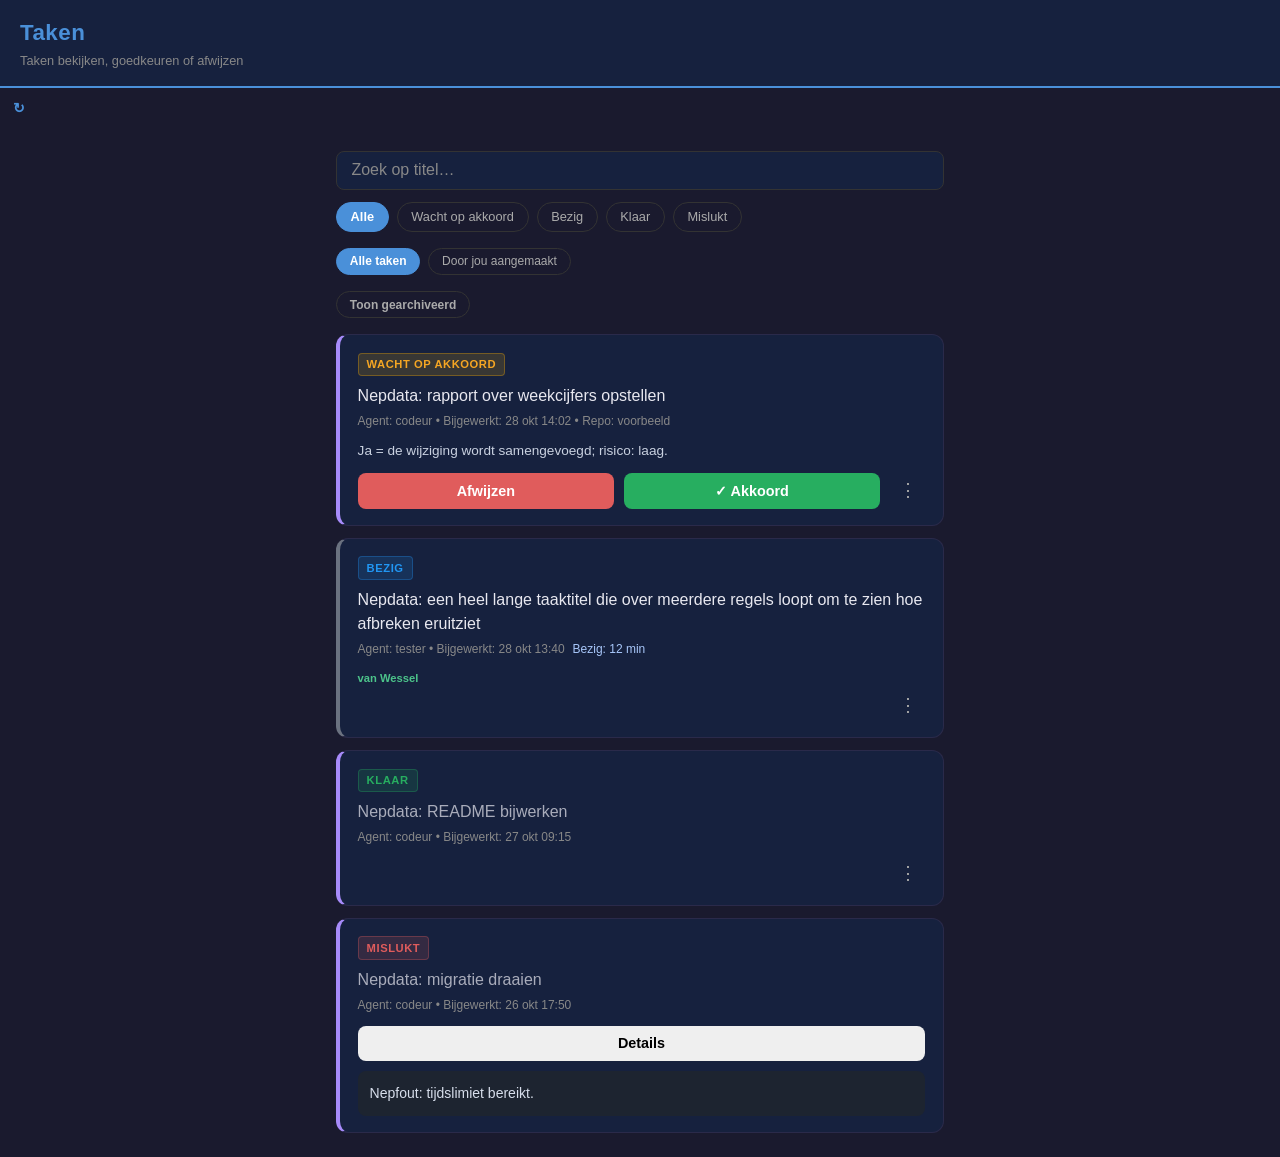
==== voorbeeld.html @ c074c6e3 "Add voorbeeld.html preview with fake data; update AGENTS.md Co-Authored-By: Claude Sonnet 5.5 <norep" ====
<!DOCTYPE html>
<html lang="nl">
<head>
  <meta charset="UTF-8" />
  <meta name="viewport" content="width=device-width, initial-scale=1.0, viewport-fit=cover" />
  <meta name="theme-color" content="#a78bfa" />
  <title>Voorbeeld (nepdata)</title>
  <link rel="stylesheet" href="style.css" />
</head>
<body>
  <!-- Static preview with fake data; remove before merge. -->
  <header class="app-header">
    <div class="header-content"><div><h1>Taken</h1><p>Taken bekijken, goedkeuren of afwijzen</p></div></div>
  </header>
  <button class="btn btn-vernieuwen" type="button" aria-label="Vernieuwen">↻</button>
  <main>
    <input class="zoekveld" type="search" placeholder="Zoek op titel…" aria-label="Zoek" />
    <nav class="filter-tabs" aria-label="Filter op status">
      <button class="filter-btn active" type="button">Alle</button>
      <button class="filter-btn" type="button">Wacht op akkoord</button>
      <button class="filter-btn" type="button">Bezig</button>
      <button class="filter-btn" type="button">Klaar</button>
      <button class="filter-btn" type="button">Mislukt</button>
    </nav>
    <nav class="eigenaar-filter" aria-label="Filter op eigenaar">
      <button class="eigenaar-filter-btn active" type="button">Alle taken</button>
      <button class="eigenaar-filter-btn" type="button">Door jou aangemaakt</button>
    </nav>
    <button class="btn btn-toon-gearchiveerd" type="button" aria-pressed="false">Toon gearchiveerd</button>
    <ul id="taak-lijst">
      <li class="taak-kaart" data-status="wacht_op_akkoord" style="--eigenaar-kleur:#a78bfa">
        <span class="status-badge wacht_op_akkoord">Wacht op akkoord</span>
        <p class="taak-titel">Nepdata: rapport over weekcijfers opstellen</p>
        <div class="taak-meta">Agent: codeur • Bijgewerkt: 28 okt 14:02 • Repo: voorbeeld</div>
        <div class="taak-acties">
          <div class="akkoord-zin">Ja = de wijziging wordt samengevoegd; risico: laag.</div>
          <button class="btn btn-afwijs" type="button">Afwijzen</button>
          <button class="btn btn-akkoord" type="button">✓ Akkoord</button>
          <div class="taak-menu"><button class="icoon-knop taak-menu-btn" type="button" aria-label="Meer opties">⋮</button></div>
        </div>
      </li>
      <li class="taak-kaart" data-status="bezig" style="--eigenaar-kleur:#6b7280">
        <span class="status-badge bezig">Bezig</span>
        <p class="taak-titel">Nepdata: een heel lange taaktitel die over meerdere regels loopt om te zien hoe afbreken eruitziet</p>
        <div class="taak-meta">Agent: tester • Bijgewerkt: 28 okt 13:40<span class="taak-looptijd">Bezig: 12 min</span></div>
        <span class="eigenaar-label" style="color:#4cc38a">van Wessel</span>
        <div class="taak-acties"><div class="taak-menu"><button class="icoon-knop taak-menu-btn" type="button" aria-label="Meer opties">⋮</button></div></div>
      </li>
      <li class="taak-kaart" data-status="klaar" style="--eigenaar-kleur:#a78bfa">
        <span class="status-badge klaar">Klaar</span>
        <p class="taak-titel">Nepdata: README bijwerken</p>
        <div class="taak-meta">Agent: codeur • Bijgewerkt: 27 okt 09:15</div>
        <div class="taak-acties"><div class="taak-menu"><button class="icoon-knop taak-menu-btn" type="button" aria-label="Meer opties">⋮</button></div></div>
      </li>
      <li class="taak-kaart" data-status="mislukt" style="--eigenaar-kleur:#a78bfa">
        <span class="status-badge mislukt">Mislukt</span>
        <p class="taak-titel">Nepdata: migratie draaien</p>
        <div class="taak-meta">Agent: codeur • Bijgewerkt: 26 okt 17:50</div>
        <div class="taak-acties">
          <button class="btn btn-details" type="button">Details</button>
          <div class="taak-details">Nepfout: tijdslimiet bereikt.</div>
        </div>
      </li>
    </ul>
  </main>
</body>
</html>
---- style.css ----
/* === Reset & base === */
*, *::before, *::after {
  box-sizing: border-box;
  margin: 0;
  padding: 0;
}

html {
  font-size: 16px;
  -webkit-text-size-adjust: 100%;
}

body {
  font-family: -apple-system, BlinkMacSystemFont, 'Segoe UI', Roboto, sans-serif;
  background-color: #1a1a2e;
  color: #e8e8f0;
  min-height: 100vh;
  line-height: 1.5;
}

/* === App shell === */
.app-header {
  background-color: #16213e;
  border-bottom: 2px solid #4a90d9;
  padding: 1rem 1.25rem;
  position: sticky;
  top: 0;
  z-index: 100;
}

.header-content {
  display: flex;
  justify-content: space-between;
  align-items: center;
}

.btn-vernieuwen {
  background-color: transparent;
  color: #4a90d9;
  border: 1px solid #4a90d9;
  font-size: 1.2rem;
  padding: 0.3rem;
  width: 2.4rem;
  height: 2.4rem;
  border-radius: 50%;
  flex: 0 0 auto;
  display: flex;
  align-items: center;
  justify-content: center;
}

.btn-vernieuwen:hover {
  background-color: rgba(74, 144, 217, 0.1);
}

.app-header h1 {
  font-size: 1.25rem;
  font-weight: 700;
  color: #4a90d9;
  letter-spacing: 0.02em;
}

.app-header p {
  font-size: 0.8rem;
  color: #888;
  margin-top: 0.1rem;
}

main {
  padding: 1rem;
  max-width: 640px;
  margin: 0 auto;
}

/* === Search field === */
.zoekveld {
  display: block;
  width: 100%;
  margin-bottom: 0.75rem;
  padding: 0.6rem 0.9rem;
  border: 1.5px solid #333;
  border-radius: 0.5rem;
  background-color: #16213e;
  color: #e8e8f0;
  font-size: 1rem; /* 16px avoids iOS zoom on focus */
  font-family: inherit;
}

.zoekveld::placeholder {
  color: #888;
}

.zoekveld:focus {
  border-color: #4a90d9;
  outline: none;
}

/* === Status filter tabs === */
.filter-tabs {
  display: flex;
  gap: 0.5rem;
  flex-wrap: wrap; /* wrap on narrow screens so every option stays visible */
  margin-bottom: 1rem;
}

.filter-btn {
  flex-shrink: 0;
  padding: 0.4rem 0.85rem;
  border: 1.5px solid #333;
  border-radius: 1.5rem;
  background: transparent;
  color: #aaa;
  font-size: 0.8rem;
  cursor: pointer;
  transition: all 0.15s ease;
  white-space: nowrap;
}

.filter-btn:hover,
.filter-btn:focus {
  border-color: #4a90d9;
  color: #e8e8f0;
  outline: none;
}

.filter-btn.active {
  background-color: #4a90d9;
  border-color: #4a90d9;
  color: #fff;
  font-weight: 600;
}


/* === Owner filter === */
.eigenaar-filter {
  display: flex;
  gap: 0.5rem;
  flex-wrap: wrap;
  margin-bottom: 1rem;
}

.eigenaar-filter-btn {
  flex-shrink: 0;
  padding: 0.35rem 0.8rem;
  border: 1.5px solid #333;
  border-radius: 1.5rem;
  background: transparent;
  color: #aaa;
  font-size: 0.75rem;
  cursor: pointer;
  transition: all 0.15s ease;
  white-space: nowrap;
}

.eigenaar-filter-btn:hover,
.eigenaar-filter-btn:focus {
  border-color: #4a90d9;
  color: #e8e8f0;
  outline: none;
}

.eigenaar-filter-btn.active {
  background-color: #4a90d9;
  border-color: #4a90d9;
  color: #fff;
  font-weight: 600;
}

/* === Owner label on task cards === */
.eigenaar-label {
  display: block;
  font-size: 0.7rem;
  font-weight: 600;
  margin-bottom: 0.25rem;
}
.wacht-akkoord-teller {
  background-color: rgba(255, 180, 0, 0.15);
  border: 1px solid rgba(255, 180, 0, 0.3);
  color: #f5a623;
  padding: 0.6rem 1rem;
  border-radius: 0.5rem;
  margin-bottom: 1rem;
  font-size: 0.9rem;
  font-weight: 500;
  text-align: center;
}

/* === Task list === */
#taak-lijst {
  list-style: none;
  display: flex;
  flex-direction: column;
  gap: 0.75rem;
}

/* Loading / empty state */
.status-msg {
  text-align: center;
  padding: 2rem 1rem;
  color: #666;
  font-size: 0.9rem;
}

.status-msg.error {
  color: #e05c5c;
}

/* === Task card === */
.taak-kaart {
  background-color: #16213e;
  border-radius: 0.75rem;
  padding: 1rem 1.1rem;
  border: 1px solid #2a2a4a;
  border-left: 4px solid var(--eigenaar-kleur, transparent);
  transition: border-color 0.2s ease;
}

.taak-kaart:focus-within {
  border-color: #4a90d9;
}

/* Status badge */
.status-badge {
  display: inline-block;
  font-size: 0.7rem;
  font-weight: 700;
  text-transform: uppercase;
  letter-spacing: 0.05em;
  padding: 0.15rem 0.5rem;
  border-radius: 0.25rem;
  margin-bottom: 0.5rem;
}

.status-badge.nieuw {
  background-color: rgba(158, 158, 158, 0.15);
  color: #9e9e9e;
  border: 1px solid rgba(158, 158, 158, 0.3);
}

.status-badge.gepland {
  background-color: rgba(3, 169, 244, 0.15);
  color: #03a9f4;
  border: 1px solid rgba(3, 169, 244, 0.3);
}

.status-badge.bezig {
  background-color: rgba(33, 150, 243, 0.15);
  color: #2196f3;
  border: 1px solid rgba(33, 150, 243, 0.3);
}

.status-badge.wacht_op_akkoord {
  background-color: rgba(255, 180, 0, 0.15);
  color: #f5a623;
  border: 1px solid rgba(255, 180, 0, 0.3);
}

.status-badge.klaar {
  background-color: rgba(39, 174, 96, 0.15);
  color: #27ae60;
  border: 1px solid rgba(39, 174, 96, 0.3);
}

.status-badge.mislukt,
.status-badge.geannuleerd {
  background-color: rgba(224, 92, 92, 0.15);
  color: #e05c5c;
  border: 1px solid rgba(224, 92, 92, 0.3);
}

/* Task title */
.taak-titel {
  font-size: 0.95rem;
  font-weight: 500;
  color: #e8e8f0;
  margin-bottom: 0.25rem;
}

.taak-kaart[data-status="klaar"] .taak-titel,
.taak-kaart[data-status="mislukt"] .taak-titel,
.taak-kaart[data-status="geannuleerd"] .taak-titel {
  opacity: 0.7;
}

.taak-meta {
  font-size: 0.75rem;
  color: #888;
  margin-bottom: 0.75rem;
}

.taak-submeta {
  display: block;
  margin: 0 0 0.45rem;
  color: #aab4c5;
  font-size: 0.75rem;
  overflow-wrap: anywhere;
}

.taak-looptijd {
  display: inline-block;
  margin-left: 0.5rem;
  color: #a8c7fa;
}

/* Action buttons */
.taak-acties {
  justify-content: flex-end;
  display: flex;
  gap: 0.6rem;
  flex-wrap: wrap;
  align-items: center;
}

.btn {
  flex: 1;
  padding: 0.55rem 0.5rem;
  border: none;
  border-radius: 0.5rem;
  font-size: 0.875rem;
  font-weight: 600;
  cursor: pointer;
  transition: opacity 0.15s ease, transform 0.1s ease;
  display: flex;
  align-items: center;
  justify-content: center;
  gap: 0.3rem;
}

.btn:active:not(:disabled) {
  transform: scale(0.97);
}

.btn:focus {
  outline: 2px solid #4a90d9;
  outline-offset: 2px;
}

.btn:disabled {
  opacity: 0.5;
  cursor: not-allowed;
  transform: none;
}

.btn-akkoord {
  background-color: #27ae60;
  color: #fff;
}

.btn-akkoord:hover:not(:disabled) {
  opacity: 0.88;
}

.btn-afwijs {
  background-color: #e05c5c;
  color: #fff;
}

.btn-afwijs:hover:not(:disabled) {
  opacity: 0.88;
}

.akkoord-zin {
  flex: 1 1 100%;
  font-size: 0.85rem;
  color: #c9d1e0;
  line-height: 1.35;
  margin-bottom: 0.2rem;
}

.taak-details {
  flex: 1 1 100%;
  max-height: 50vh;
  overflow: auto;
  white-space: pre-wrap;
  overflow-wrap: anywhere;
  padding: 0.75rem;
  border-radius: 0.5rem;
  background: #1d2430;
  color: #d7deeb;
  font-size: 0.875rem;
}

@media (max-width: 479px) {
  .taak-details {
    max-width: 100%;
    box-sizing: border-box;
  }
}

.taak-details[hidden] {
  display: none;
}

/* === Responsive: larger screens === */
@media (min-width: 480px) {
  .app-header h1 {
    font-size: 1.4rem;
  }

  .taak-titel {
    font-size: 1rem;
  }

  .btn {
    font-size: 0.9rem;
    padding: 0.6rem 0.75rem;
  }
}

@media (min-width: 640px) {
  main {
    padding: 1.5rem 1rem;
  }
}

/* === Generic icon button (reusable) === */
.icoon-knop {
  flex: none;
  display: inline-flex;
  align-items: center;
  justify-content: center;
  padding: 0.5rem;
  border: none;
  border-radius: 0.5rem;
  background: transparent;
  color: #aaa;
  cursor: pointer;
  transition: background-color 0.15s ease, color 0.15s ease;
  font-size: 1rem;
}

.icoon-knop:hover {
  background-color: rgba(74, 144, 217, 0.12);
  color: #4a90d9;
}

.icoon-knop:focus {
  outline: 2px solid #4a90d9;
  outline-offset: 2px;
}

/* === Task three-dot menu (dropdown) === */
.taak-menu {
  position: relative;
  display: inline-flex;
  flex-direction: column;
  align-items: flex-end;
}

.taak-menu-btn {
  font-size: 1.1rem;
  padding: 0.4rem 0.55rem;
  line-height: 1;
}

.taak-dropdown {
  position: fixed;
  background-color: #16213e;
  border: 1px solid #2a2a4a;
  border-radius: 0.5rem;
  min-width: 130px;
  list-style: none;
  padding: 0.3rem 0;
  z-index: 20;
  box-shadow: 0 4px 12px rgba(0, 0, 0, 0.3);
  display: none;
}





/* === Embedded in iframe (hub shell) === */
html.ingebed .app-header {
  display: none;
}

html.ingebed .btn-vernieuwen {
  position: fixed;
  top: 0.75rem;
  right: 1rem;
  z-index: 200;
}

html.ingebed main {
  padding-top: 3rem;
}

.btn-toon-gearchiveerd {
  margin-bottom: 1rem;
  padding: 0.35rem 0.8rem;
  border: 1.5px solid #333;
  border-radius: 1.5rem;
  background: transparent;
  color: #aaa;
  font-size: 0.75rem;
  cursor: pointer;
}

.btn-toon-gearchiveerd[aria-pressed="true"] {
  border-color: #4a90d9;
  color: #e8e8f0;
}

.taak-menu-btn:focus-visible,
.taak-dropdown button:focus-visible {
  outline: 2px solid #8ab4f8;
  outline-offset: 2px;
  box-shadow: 0 0 0 3px rgba(138, 180, 248, 0.22);
}

.taak-dropdown button {
  display: block;
  width: 100%;
  padding: 0.45rem 0.85rem;
  border: 0;
  background: transparent;
  color: #e8e8f0;
  text-align: left;
  font: inherit;
  cursor: pointer;
}

.taak-dropdown button:hover:not([aria-disabled="true"]) {
  background-color: rgba(74, 144, 217, 0.12);
  color: #4a90d9;
}

.taak-dropdown button[aria-disabled="true"] {
  color: #888;
  cursor: default;
}
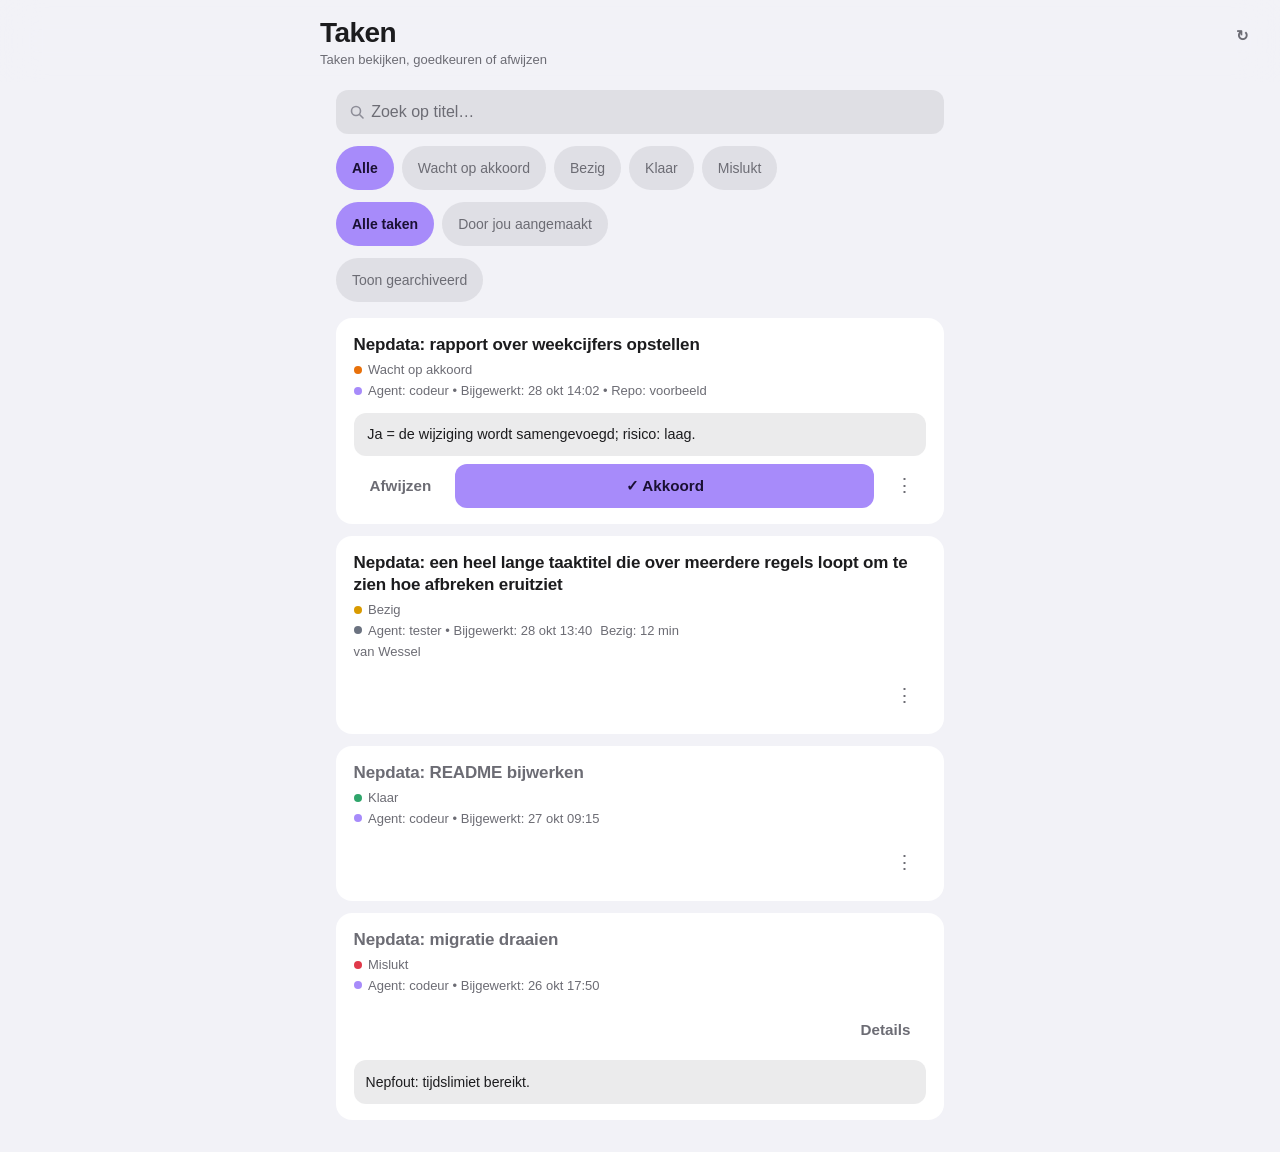
==== commit bcc683bc: "Show owner label in gray, revert AGENTS.md (out of scope) Co-Authored-By: Claude Sonnet 5.5 <noreply" ====
--- a/voorbeeld.html
+++ b/voorbeeld.html
@@ -43,7 +43,7 @@
         <span class="status-badge bezig">Bezig</span>
         <p class="taak-titel">Nepdata: een heel lange taaktitel die over meerdere regels loopt om te zien hoe afbreken eruitziet</p>
         <div class="taak-meta">Agent: tester • Bijgewerkt: 28 okt 13:40<span class="taak-looptijd">Bezig: 12 min</span></div>
-        <span class="eigenaar-label" style="color:#4cc38a">van Wessel</span>
+        <span class="eigenaar-label">van Wessel</span>
         <div class="taak-acties"><div class="taak-menu"><button class="icoon-knop taak-menu-btn" type="button" aria-label="Meer opties">⋮</button></div></div>
       </li>
       <li class="taak-kaart" data-status="klaar" style="--eigenaar-kleur:#a78bfa">
--- a/style.css
+++ b/style.css
@@ -1,3 +1,57 @@
+/* === Theme tokens === */
+:root {
+  color-scheme: dark light;
+  --accent: #a78bfa;
+  --accent-light: #c4b5fd;
+  --accent-dark: #7c5cd6;
+  --accent-text: #c4b5fd;       /* accent for text/links on the background */
+  --on-accent: #1a1033;         /* text on a filled accent surface */
+  --bg: #0b0b10;
+  --card: #16161d;
+  --fill: rgba(255, 255, 255, 0.08);   /* search field, inactive chips */
+  --fill-hover: rgba(255, 255, 255, 0.13);
+  --text: #f2f2f7;
+  --text-2: #9a9aa5;
+  --text-3: #6c6c76;
+  --sep: rgba(255, 255, 255, 0.08);
+  --blur-bg: rgba(11, 11, 16, 0.78);
+  --shadow: 0 8px 28px rgba(0, 0, 0, 0.5);
+  --focus: 0 0 0 3px rgba(167, 139, 250, 0.45);
+  --dot-nieuw: #8e8e98;
+  --dot-gepland: #a5a5b0;
+  --dot-bezig: #e3b341;
+  --dot-wacht: #f0883e;
+  --dot-klaar: #4cc38a;
+  --dot-mislukt: #f0616d;
+  --safe-t: env(safe-area-inset-top, 0px);
+  --safe-r: env(safe-area-inset-right, 0px);
+  --safe-b: env(safe-area-inset-bottom, 0px);
+  --safe-l: env(safe-area-inset-left, 0px);
+}
+
+@media (prefers-color-scheme: light) {
+  :root {
+    --accent-text: #7c5cd6;
+    --bg: #f2f2f7;
+    --card: #ffffff;
+    --fill: rgba(60, 60, 67, 0.1);
+    --fill-hover: rgba(60, 60, 67, 0.16);
+    --text: #1c1c1e;
+    --text-2: #6c6c74;
+    --text-3: #8e8e96;
+    --sep: rgba(60, 60, 67, 0.12);
+    --blur-bg: rgba(242, 242, 247, 0.8);
+    --shadow: 0 8px 28px rgba(0, 0, 0, 0.16);
+    --focus: 0 0 0 3px rgba(124, 92, 214, 0.4);
+    --dot-nieuw: #8e8e93;
+    --dot-gepland: #aeaeb2;
+    --dot-bezig: #d99a00;
+    --dot-wacht: #e8710a;
+    --dot-klaar: #2fa56b;
+    --dot-mislukt: #e0394a;
+  }
+}
+
 /* === Reset & base === */
 *, *::before, *::after {
   box-sizing: border-box;
@@ -11,18 +65,38 @@
 }
 
 body {
-  font-family: -apple-system, BlinkMacSystemFont, 'Segoe UI', Roboto, sans-serif;
-  background-color: #1a1a2e;
-  color: #e8e8f0;
+  font-family: -apple-system, BlinkMacSystemFont, 'SF Pro Text', 'Segoe UI', Roboto, sans-serif;
+  background-color: var(--bg);
+  color: var(--text);
   min-height: 100vh;
-  line-height: 1.5;
+  line-height: 1.45;
+  -webkit-font-smoothing: antialiased;
+  padding-left: var(--safe-l);
+  padding-right: var(--safe-r);
+  padding-bottom: var(--safe-b);
+}
+
+button {
+  font-family: inherit;
+  -webkit-tap-highlight-color: transparent;
+}
+
+a {
+  color: var(--accent-text);
+}
+
+:focus-visible {
+  outline: 2px solid var(--accent);
+  outline-offset: 2px;
+  box-shadow: var(--focus);
 }
 
 /* === App shell === */
 .app-header {
-  background-color: #16213e;
-  border-bottom: 2px solid #4a90d9;
-  padding: 1rem 1.25rem;
+  background-color: var(--blur-bg);
+  -webkit-backdrop-filter: saturate(180%) blur(20px);
+  backdrop-filter: saturate(180%) blur(20px);
+  padding: calc(1rem + var(--safe-t)) 1.25rem 0.75rem;
   position: sticky;
   top: 0;
   z-index: 100;
@@ -32,156 +106,173 @@
   display: flex;
   justify-content: space-between;
   align-items: center;
+  max-width: 640px;
+  margin: 0 auto;
+  padding-right: 3.5rem; /* room for the refresh button */
+}
+
+.app-header h1 {
+  font-size: 28px;
+  line-height: 1.2;
+  font-weight: 700;
+  letter-spacing: -0.02em;
+  color: var(--text);
+}
+
+.app-header p {
+  font-size: 13px;
+  color: var(--text-2);
+  margin-top: 0.1rem;
 }
 
 .btn-vernieuwen {
-  background-color: transparent;
-  color: #4a90d9;
-  border: 1px solid #4a90d9;
-  font-size: 1.2rem;
-  padding: 0.3rem;
-  width: 2.4rem;
-  height: 2.4rem;
+  position: fixed;
+  top: calc(0.85rem + var(--safe-t));
+  right: calc(1rem + var(--safe-r));
+  z-index: 200;
+  width: 44px;
+  height: 44px;
+  padding: 0;
+  border: none;
   border-radius: 50%;
-  flex: 0 0 auto;
+  background-color: var(--fill);
+  color: var(--accent-text);
+  font-size: 1.25rem;
+  line-height: 1;
+  cursor: pointer;
   display: flex;
   align-items: center;
   justify-content: center;
+  transition: background-color 0.15s ease;
 }
 
 .btn-vernieuwen:hover {
-  background-color: rgba(74, 144, 217, 0.1);
-}
-
-.app-header h1 {
-  font-size: 1.25rem;
-  font-weight: 700;
-  color: #4a90d9;
-  letter-spacing: 0.02em;
-}
-
-.app-header p {
-  font-size: 0.8rem;
-  color: #888;
-  margin-top: 0.1rem;
+  background-color: var(--fill-hover);
 }
 
 main {
-  padding: 1rem;
+  padding: 0.5rem 1rem 2rem;
   max-width: 640px;
   margin: 0 auto;
 }
 
-/* === Search field === */
+/* === Search field (iOS style) === */
 .zoekveld {
   display: block;
   width: 100%;
+  min-height: 44px;
   margin-bottom: 0.75rem;
-  padding: 0.6rem 0.9rem;
-  border: 1.5px solid #333;
-  border-radius: 0.5rem;
-  background-color: #16213e;
-  color: #e8e8f0;
+  padding: 0.6rem 0.9rem 0.6rem 2.2rem;
+  border: none;
+  border-radius: 12px;
+  background-color: var(--fill);
+  background-image: url("data:image/svg+xml,%3Csvg xmlns='http://www.w3.org/2000/svg' width='16' height='16' viewBox='0 0 16 16' fill='none' stroke='%238e8e98' stroke-width='1.6' stroke-linecap='round'%3E%3Ccircle cx='7' cy='7' r='4.5'/%3E%3Cpath d='m10.5 10.5 3.5 3.5'/%3E%3C/svg%3E");
+  background-repeat: no-repeat;
+  background-position: 0.8rem center;
+  color: var(--text);
   font-size: 1rem; /* 16px avoids iOS zoom on focus */
-  font-family: inherit;
+  -webkit-appearance: none;
+  appearance: none;
 }
 
 .zoekveld::placeholder {
-  color: #888;
+  color: var(--text-2);
 }
 
 .zoekveld:focus {
-  border-color: #4a90d9;
   outline: none;
-}
-
-/* === Status filter tabs === */
+  box-shadow: var(--focus);
+}
+
+/* === Chips: status filter (one scrollable row) === */
 .filter-tabs {
   display: flex;
+  flex-wrap: nowrap;
   gap: 0.5rem;
-  flex-wrap: wrap; /* wrap on narrow screens so every option stays visible */
-  margin-bottom: 1rem;
-}
-
-.filter-btn {
+  overflow-x: auto;
+  -webkit-overflow-scrolling: touch;
+  scrollbar-width: none;
+  margin: 0 -1rem 0.75rem;
+  padding: 0 1rem;
+}
+
+.filter-tabs::-webkit-scrollbar {
+  display: none;
+}
+
+.filter-btn,
+.eigenaar-filter-btn,
+.btn-toon-gearchiveerd {
   flex-shrink: 0;
-  padding: 0.4rem 0.85rem;
-  border: 1.5px solid #333;
-  border-radius: 1.5rem;
-  background: transparent;
-  color: #aaa;
-  font-size: 0.8rem;
+  min-height: 44px;
+  padding: 0.4rem 1rem;
+  border: none;
+  border-radius: 999px;
+  background: var(--fill);
+  color: var(--text-2);
+  font-size: 0.875rem;
+  font-weight: 500;
   cursor: pointer;
-  transition: all 0.15s ease;
   white-space: nowrap;
+  transition: background-color 0.15s ease, color 0.15s ease;
 }
 
 .filter-btn:hover,
-.filter-btn:focus {
-  border-color: #4a90d9;
-  color: #e8e8f0;
-  outline: none;
-}
-
-.filter-btn.active {
-  background-color: #4a90d9;
-  border-color: #4a90d9;
-  color: #fff;
+.eigenaar-filter-btn:hover,
+.btn-toon-gearchiveerd:hover {
+  background: var(--fill-hover);
+  color: var(--text);
+}
+
+.filter-btn.active,
+.eigenaar-filter-btn.active,
+.btn-toon-gearchiveerd[aria-pressed="true"] {
+  background: var(--accent);
+  color: var(--on-accent);
   font-weight: 600;
 }
-
 
 /* === Owner filter === */
 .eigenaar-filter {
   display: flex;
+  flex-wrap: nowrap;
   gap: 0.5rem;
-  flex-wrap: wrap;
+  overflow-x: auto;
+  scrollbar-width: none;
+  margin: 0 -1rem 0.75rem;
+  padding: 0 1rem;
+}
+
+.eigenaar-filter::-webkit-scrollbar {
+  display: none;
+}
+
+.btn.btn-toon-gearchiveerd {
+  display: block;
+  flex: none;
   margin-bottom: 1rem;
-}
-
-.eigenaar-filter-btn {
-  flex-shrink: 0;
-  padding: 0.35rem 0.8rem;
-  border: 1.5px solid #333;
-  border-radius: 1.5rem;
-  background: transparent;
-  color: #aaa;
-  font-size: 0.75rem;
-  cursor: pointer;
-  transition: all 0.15s ease;
-  white-space: nowrap;
-}
-
-.eigenaar-filter-btn:hover,
-.eigenaar-filter-btn:focus {
-  border-color: #4a90d9;
-  color: #e8e8f0;
-  outline: none;
-}
-
-.eigenaar-filter-btn.active {
-  background-color: #4a90d9;
-  border-color: #4a90d9;
-  color: #fff;
+  padding: 0.4rem 1rem;
+  border-radius: 999px;
+  background: var(--fill);
+  color: var(--text-2);
+  font-size: 0.875rem;
+  font-weight: 500;
+}
+
+.btn.btn-toon-gearchiveerd[aria-pressed="true"] {
+  background: var(--accent);
+  color: var(--on-accent);
   font-weight: 600;
 }
 
-/* === Owner label on task cards === */
-.eigenaar-label {
-  display: block;
-  font-size: 0.7rem;
-  font-weight: 600;
-  margin-bottom: 0.25rem;
-}
+/* === Pending-approval counter === */
 .wacht-akkoord-teller {
-  background-color: rgba(255, 180, 0, 0.15);
-  border: 1px solid rgba(255, 180, 0, 0.3);
-  color: #f5a623;
-  padding: 0.6rem 1rem;
-  border-radius: 0.5rem;
+  background-color: var(--card);
+  color: var(--text-2);
+  padding: 0.7rem 1rem;
+  border-radius: 14px;
   margin-bottom: 1rem;
-  font-size: 0.9rem;
-  font-weight: 500;
+  font-size: 13px;
   text-align: center;
 }
 
@@ -193,133 +284,147 @@
   gap: 0.75rem;
 }
 
-/* Loading / empty state */
 .status-msg {
   text-align: center;
   padding: 2rem 1rem;
-  color: #666;
+  color: var(--text-3);
   font-size: 0.9rem;
 }
 
 .status-msg.error {
-  color: #e05c5c;
+  color: var(--dot-mislukt);
 }
 
 /* === Task card === */
 .taak-kaart {
-  background-color: #16213e;
-  border-radius: 0.75rem;
+  display: flex;
+  flex-direction: column;
+  background-color: var(--card);
+  border-radius: 16px;
   padding: 1rem 1.1rem;
-  border: 1px solid #2a2a4a;
-  border-left: 4px solid var(--eigenaar-kleur, transparent);
-  transition: border-color 0.2s ease;
+  border: none;
 }
 
 .taak-kaart:focus-within {
-  border-color: #4a90d9;
-}
-
-/* Status badge */
-.status-badge {
-  display: inline-block;
-  font-size: 0.7rem;
-  font-weight: 700;
-  text-transform: uppercase;
-  letter-spacing: 0.05em;
-  padding: 0.15rem 0.5rem;
-  border-radius: 0.25rem;
-  margin-bottom: 0.5rem;
-}
-
-.status-badge.nieuw {
-  background-color: rgba(158, 158, 158, 0.15);
-  color: #9e9e9e;
-  border: 1px solid rgba(158, 158, 158, 0.3);
-}
-
-.status-badge.gepland {
-  background-color: rgba(3, 169, 244, 0.15);
-  color: #03a9f4;
-  border: 1px solid rgba(3, 169, 244, 0.3);
-}
-
-.status-badge.bezig {
-  background-color: rgba(33, 150, 243, 0.15);
-  color: #2196f3;
-  border: 1px solid rgba(33, 150, 243, 0.3);
-}
-
-.status-badge.wacht_op_akkoord {
-  background-color: rgba(255, 180, 0, 0.15);
-  color: #f5a623;
-  border: 1px solid rgba(255, 180, 0, 0.3);
-}
-
-.status-badge.klaar {
-  background-color: rgba(39, 174, 96, 0.15);
-  color: #27ae60;
-  border: 1px solid rgba(39, 174, 96, 0.3);
-}
-
-.status-badge.mislukt,
-.status-badge.geannuleerd {
-  background-color: rgba(224, 92, 92, 0.15);
-  color: #e05c5c;
-  border: 1px solid rgba(224, 92, 92, 0.3);
-}
-
-/* Task title */
+  box-shadow: var(--focus);
+}
+
+/* Visual order: title first, then status, then meta */
+.taak-titel { order: 1; }
+.status-badge { order: 2; }
+.taak-meta { order: 3; }
+.taak-submeta { order: 4; }
+.eigenaar-label { order: 5; }
+.taak-acties { order: 6; }
+
 .taak-titel {
-  font-size: 0.95rem;
-  font-weight: 500;
-  color: #e8e8f0;
-  margin-bottom: 0.25rem;
+  font-size: 17px;
+  font-weight: 600;
+  line-height: 1.3;
+  letter-spacing: -0.01em;
+  color: var(--text);
+  overflow-wrap: anywhere;
 }
 
 .taak-kaart[data-status="klaar"] .taak-titel,
 .taak-kaart[data-status="mislukt"] .taak-titel,
 .taak-kaart[data-status="geannuleerd"] .taak-titel {
-  opacity: 0.7;
-}
+  color: var(--text-2);
+}
+
+/* Status: small coloured dot plus label */
+.status-badge {
+  --dot: var(--dot-nieuw);
+  align-self: flex-start;
+  display: inline-flex;
+  align-items: center;
+  gap: 0.4rem;
+  margin: 0.3rem 0 0.15rem;
+  font-size: 13px;
+  font-weight: 500;
+  color: var(--text-2);
+}
+
+.status-badge::before {
+  content: "";
+  width: 8px;
+  height: 8px;
+  border-radius: 50%;
+  background-color: var(--dot);
+  flex: none;
+}
+
+.status-badge.gepland { --dot: var(--dot-gepland); }
+.status-badge.bezig { --dot: var(--dot-bezig); }
+.status-badge.wacht_op_akkoord { --dot: var(--dot-wacht); }
+.status-badge.klaar { --dot: var(--dot-klaar); }
+.status-badge.mislukt { --dot: var(--dot-mislukt); }
+.status-badge.geannuleerd { --dot: var(--dot-nieuw); }
 
 .taak-meta {
-  font-size: 0.75rem;
-  color: #888;
-  margin-bottom: 0.75rem;
+  font-size: 13px;
+  color: var(--text-2);
+  overflow-wrap: anywhere;
+}
+
+/* Owner colour as a small dot before the meta line */
+.taak-meta::before {
+  content: "";
+  display: inline-block;
+  width: 8px;
+  height: 8px;
+  margin-right: 0.4rem;
+  border-radius: 50%;
+  background-color: var(--eigenaar-kleur, var(--text-3));
+  vertical-align: 0.05em;
 }
 
 .taak-submeta {
   display: block;
-  margin: 0 0 0.45rem;
-  color: #aab4c5;
-  font-size: 0.75rem;
+  margin-top: 0.15rem;
+  color: var(--text-2);
+  font-size: 13px;
   overflow-wrap: anywhere;
 }
 
 .taak-looptijd {
   display: inline-block;
   margin-left: 0.5rem;
-  color: #a8c7fa;
-}
-
-/* Action buttons */
+  color: var(--text-2);
+  font-variant-numeric: tabular-nums;
+}
+
+.eigenaar-label {
+  display: block;
+  margin-top: 0.15rem;
+  font-size: 13px;
+  font-weight: 500;
+  /* app.js sets an inline owner color; the owner is shown by the dot, so keep the text gray */
+  color: var(--text-2) !important;
+}
+
+/* === Actions === */
 .taak-acties {
+  display: flex;
+  flex-wrap: wrap;
   justify-content: flex-end;
-  display: flex;
-  gap: 0.6rem;
-  flex-wrap: wrap;
   align-items: center;
+  gap: 0.5rem;
+  margin-top: 0.75rem;
 }
 
 .btn {
   flex: 1;
-  padding: 0.55rem 0.5rem;
+  min-height: 44px;
+  padding: 0.55rem 1rem;
   border: none;
-  border-radius: 0.5rem;
-  font-size: 0.875rem;
+  border-radius: 12px;
+  background: transparent;
+  color: var(--text-2);
+  font-size: 0.95rem;
   font-weight: 600;
   cursor: pointer;
-  transition: opacity 0.15s ease, transform 0.1s ease;
+  transition: opacity 0.15s ease, transform 0.1s ease, background-color 0.15s ease;
   display: flex;
   align-items: center;
   justify-content: center;
@@ -330,41 +435,45 @@
   transform: scale(0.97);
 }
 
-.btn:focus {
-  outline: 2px solid #4a90d9;
-  outline-offset: 2px;
-}
-
 .btn:disabled {
-  opacity: 0.5;
+  opacity: 0.45;
   cursor: not-allowed;
   transform: none;
 }
 
+/* Primary: Akkoord, filled accent */
 .btn-akkoord {
-  background-color: #27ae60;
-  color: #fff;
+  background-color: var(--accent);
+  color: var(--on-accent);
 }
 
 .btn-akkoord:hover:not(:disabled) {
-  opacity: 0.88;
-}
-
-.btn-afwijs {
-  background-color: #e05c5c;
-  color: #fff;
-}
-
-.btn-afwijs:hover:not(:disabled) {
-  opacity: 0.88;
-}
-
+  background-color: var(--accent-light);
+}
+
+/* Secondary: grey text button */
+.btn-afwijs,
+.btn-details {
+  background: transparent;
+  color: var(--text-2);
+  flex: 0 1 auto;
+}
+
+.btn-afwijs:hover:not(:disabled),
+.btn-details:hover:not(:disabled) {
+  background-color: var(--fill);
+  color: var(--text);
+}
+
+/* Approval sentence as a block above the buttons */
 .akkoord-zin {
   flex: 1 1 100%;
-  font-size: 0.85rem;
-  color: #c9d1e0;
-  line-height: 1.35;
-  margin-bottom: 0.2rem;
+  padding: 0.7rem 0.85rem;
+  border-radius: 12px;
+  background-color: var(--fill);
+  color: var(--text);
+  font-size: 0.9rem;
+  line-height: 1.4;
 }
 
 .taak-details {
@@ -374,72 +483,53 @@
   white-space: pre-wrap;
   overflow-wrap: anywhere;
   padding: 0.75rem;
-  border-radius: 0.5rem;
-  background: #1d2430;
-  color: #d7deeb;
+  border-radius: 12px;
+  background: var(--fill);
+  color: var(--text);
   font-size: 0.875rem;
+  text-align: left;
+}
+
+.taak-details[hidden] {
+  display: none;
 }
 
 @media (max-width: 479px) {
   .taak-details {
     max-width: 100%;
-    box-sizing: border-box;
-  }
-}
-
-.taak-details[hidden] {
-  display: none;
-}
-
-/* === Responsive: larger screens === */
-@media (min-width: 480px) {
-  .app-header h1 {
-    font-size: 1.4rem;
-  }
-
-  .taak-titel {
-    font-size: 1rem;
-  }
-
-  .btn {
-    font-size: 0.9rem;
-    padding: 0.6rem 0.75rem;
   }
 }
 
 @media (min-width: 640px) {
   main {
-    padding: 1.5rem 1rem;
+    padding: 0.5rem 1rem 2rem;
   }
 }
 
-/* === Generic icon button (reusable) === */
+/* === Icon button === */
 .icoon-knop {
   flex: none;
   display: inline-flex;
   align-items: center;
   justify-content: center;
+  min-width: 44px;
+  min-height: 44px;
   padding: 0.5rem;
   border: none;
-  border-radius: 0.5rem;
+  border-radius: 12px;
   background: transparent;
-  color: #aaa;
+  color: var(--text-2);
   cursor: pointer;
   transition: background-color 0.15s ease, color 0.15s ease;
   font-size: 1rem;
 }
 
 .icoon-knop:hover {
-  background-color: rgba(74, 144, 217, 0.12);
-  color: #4a90d9;
-}
-
-.icoon-knop:focus {
-  outline: 2px solid #4a90d9;
-  outline-offset: 2px;
-}
-
-/* === Task three-dot menu (dropdown) === */
+  background-color: var(--fill);
+  color: var(--accent-text);
+}
+
+/* === Task three-dot menu === */
 .taak-menu {
   position: relative;
   display: inline-flex;
@@ -448,27 +538,45 @@
 }
 
 .taak-menu-btn {
-  font-size: 1.1rem;
-  padding: 0.4rem 0.55rem;
+  font-size: 1.2rem;
   line-height: 1;
 }
 
 .taak-dropdown {
   position: fixed;
-  background-color: #16213e;
-  border: 1px solid #2a2a4a;
-  border-radius: 0.5rem;
-  min-width: 130px;
+  background-color: var(--card);
+  border-radius: 14px;
+  min-width: 160px;
   list-style: none;
-  padding: 0.3rem 0;
-  z-index: 20;
-  box-shadow: 0 4px 12px rgba(0, 0, 0, 0.3);
+  padding: 0.3rem;
+  z-index: 300;
+  box-shadow: var(--shadow);
   display: none;
 }
 
-
-
-
+.taak-dropdown button {
+  display: block;
+  width: 100%;
+  min-height: 44px;
+  padding: 0.5rem 0.85rem;
+  border: 0;
+  border-radius: 10px;
+  background: transparent;
+  color: var(--text);
+  text-align: left;
+  font: inherit;
+  cursor: pointer;
+}
+
+.taak-dropdown button:hover:not([aria-disabled="true"]) {
+  background-color: var(--fill);
+  color: var(--accent-text);
+}
+
+.taak-dropdown button[aria-disabled="true"] {
+  color: var(--text-3);
+  cursor: default;
+}
 
 /* === Embedded in iframe (hub shell) === */
 html.ingebed .app-header {
@@ -476,57 +584,21 @@
 }
 
 html.ingebed .btn-vernieuwen {
-  position: fixed;
-  top: 0.75rem;
-  right: 1rem;
-  z-index: 200;
+  top: calc(0.5rem + var(--safe-t));
 }
 
 html.ingebed main {
-  padding-top: 3rem;
-}
-
-.btn-toon-gearchiveerd {
-  margin-bottom: 1rem;
-  padding: 0.35rem 0.8rem;
-  border: 1.5px solid #333;
-  border-radius: 1.5rem;
-  background: transparent;
-  color: #aaa;
-  font-size: 0.75rem;
-  cursor: pointer;
-}
-
-.btn-toon-gearchiveerd[aria-pressed="true"] {
-  border-color: #4a90d9;
-  color: #e8e8f0;
-}
-
-.taak-menu-btn:focus-visible,
-.taak-dropdown button:focus-visible {
-  outline: 2px solid #8ab4f8;
-  outline-offset: 2px;
-  box-shadow: 0 0 0 3px rgba(138, 180, 248, 0.22);
-}
-
-.taak-dropdown button {
-  display: block;
-  width: 100%;
-  padding: 0.45rem 0.85rem;
-  border: 0;
-  background: transparent;
-  color: #e8e8f0;
-  text-align: left;
-  font: inherit;
-  cursor: pointer;
-}
-
-.taak-dropdown button:hover:not([aria-disabled="true"]) {
-  background-color: rgba(74, 144, 217, 0.12);
-  color: #4a90d9;
-}
-
-.taak-dropdown button[aria-disabled="true"] {
-  color: #888;
-  cursor: default;
-}
+  padding-top: calc(3.5rem + var(--safe-t));
+}
+
+/* === Reduced motion === */
+@media (prefers-reduced-motion: reduce) {
+  *, *::before, *::after {
+    transition: none !important;
+    animation: none !important;
+    scroll-behavior: auto !important;
+  }
+  .btn:active:not(:disabled) {
+    transform: none;
+  }
+}
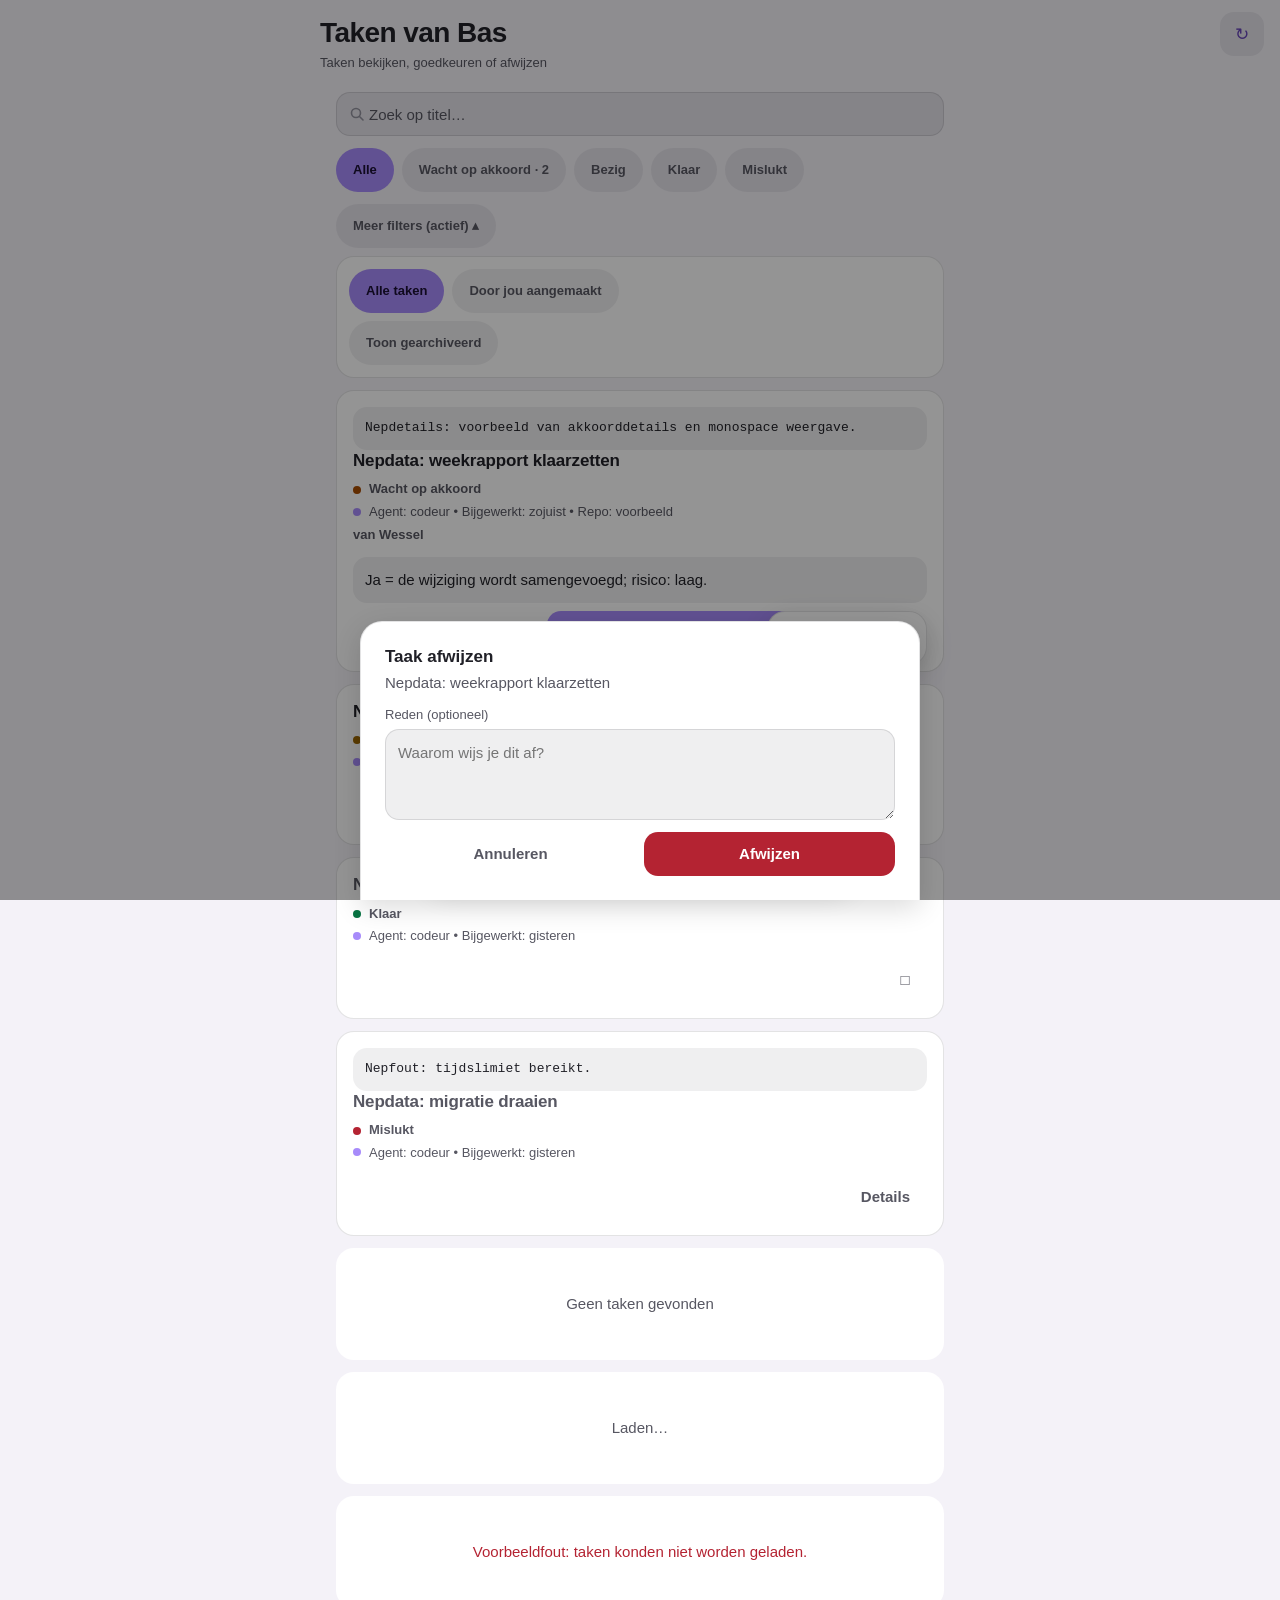
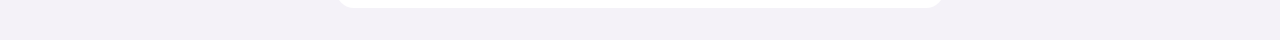
==== commit ed60c9cb: "Leg web-app huisstijl vast en toon componenten" ====
--- a/voorbeeld.html
+++ b/voorbeeld.html
@@ -3,65 +3,84 @@
 <head>
   <meta charset="UTF-8" />
   <meta name="viewport" content="width=device-width, initial-scale=1.0, viewport-fit=cover" />
-  <meta name="theme-color" content="#a78bfa" />
-  <title>Voorbeeld (nepdata)</title>
+  <meta name="theme-color" content="#0b0b10" media="(prefers-color-scheme: dark)" />
+  <meta name="theme-color" content="#a78bfa" media="(prefers-color-scheme: light)" />
+  <title>Voorbeeld huisstijl (nepdata)</title>
   <link rel="stylesheet" href="style.css" />
 </head>
 <body>
-  <!-- Static preview with fake data; remove before merge. -->
   <header class="app-header">
-    <div class="header-content"><div><h1>Taken</h1><p>Taken bekijken, goedkeuren of afwijzen</p></div></div>
+    <div class="header-content"><div><h1>Taken van Bas</h1><p>Taken bekijken, goedkeuren of afwijzen</p></div></div>
   </header>
-  <button class="btn btn-vernieuwen" type="button" aria-label="Vernieuwen">↻</button>
+  <button class="btn-vernieuwen" type="button" aria-label="Vernieuwen">↻</button>
   <main>
-    <input class="zoekveld" type="search" placeholder="Zoek op titel…" aria-label="Zoek" />
+    <input class="zoekveld" type="search" placeholder="Zoek op titel…" aria-label="Zoek in takenlijst" />
     <nav class="filter-tabs" aria-label="Filter op status">
       <button class="filter-btn active" type="button">Alle</button>
-      <button class="filter-btn" type="button">Wacht op akkoord</button>
+      <button class="filter-btn" type="button">Wacht op akkoord · 2</button>
       <button class="filter-btn" type="button">Bezig</button>
       <button class="filter-btn" type="button">Klaar</button>
       <button class="filter-btn" type="button">Mislukt</button>
     </nav>
-    <nav class="eigenaar-filter" aria-label="Filter op eigenaar">
-      <button class="eigenaar-filter-btn active" type="button">Alle taken</button>
-      <button class="eigenaar-filter-btn" type="button">Door jou aangemaakt</button>
-    </nav>
-    <button class="btn btn-toon-gearchiveerd" type="button" aria-pressed="false">Toon gearchiveerd</button>
-    <ul id="taak-lijst">
-      <li class="taak-kaart" data-status="wacht_op_akkoord" style="--eigenaar-kleur:#a78bfa">
+    <div class="filter-extra">
+      <button class="btn-filtermenu actief" type="button" aria-expanded="true">Meer filters (actief) ▴</button>
+      <div class="filter-menu">
+        <nav class="eigenaar-filter" aria-label="Filter op eigenaar">
+          <button class="eigenaar-filter-btn active" type="button">Alle taken</button>
+          <button class="eigenaar-filter-btn" type="button">Door jou aangemaakt</button>
+        </nav>
+        <button class="btn-toon-gearchiveerd" type="button" aria-pressed="false">Toon gearchiveerd</button>
+      </div>
+    </div>
+    <ul id="taak-lijst" aria-label="Voorbeeldtaken">
+      <li class="taak-kaart" data-status="wacht_op_akkoord">
         <span class="status-badge wacht_op_akkoord">Wacht op akkoord</span>
-        <p class="taak-titel">Nepdata: rapport over weekcijfers opstellen</p>
-        <div class="taak-meta">Agent: codeur • Bijgewerkt: 28 okt 14:02 • Repo: voorbeeld</div>
+        <p class="taak-titel">Nepdata: weekrapport klaarzetten</p>
+        <div class="taak-meta">Agent: codeur • Bijgewerkt: zojuist • Repo: voorbeeld</div>
+        <span class="eigenaar-label">van Wessel</span>
         <div class="taak-acties">
           <div class="akkoord-zin">Ja = de wijziging wordt samengevoegd; risico: laag.</div>
+          <button class="btn btn-details" type="button">Details</button>
           <button class="btn btn-afwijs" type="button">Afwijzen</button>
           <button class="btn btn-akkoord" type="button">✓ Akkoord</button>
-          <div class="taak-menu"><button class="icoon-knop taak-menu-btn" type="button" aria-label="Meer opties">⋮</button></div>
+          <div class="taak-menu"><button class="icoon-knop taak-menu-btn" type="button" aria-label="Meer opties">⋮</button><div class="taak-dropdown open"><button type="button">Annuleren</button></div></div>
         </div>
+        <div class="taak-details">Nepdetails: voorbeeld van akkoorddetails en monospace weergave.</div>
       </li>
-      <li class="taak-kaart" data-status="bezig" style="--eigenaar-kleur:#6b7280">
+      <li class="taak-kaart" data-status="bezig">
         <span class="status-badge bezig">Bezig</span>
-        <p class="taak-titel">Nepdata: een heel lange taaktitel die over meerdere regels loopt om te zien hoe afbreken eruitziet</p>
-        <div class="taak-meta">Agent: tester • Bijgewerkt: 28 okt 13:40<span class="taak-looptijd">Bezig: 12 min</span></div>
-        <span class="eigenaar-label">van Wessel</span>
-        <div class="taak-acties"><div class="taak-menu"><button class="icoon-knop taak-menu-btn" type="button" aria-label="Meer opties">⋮</button></div></div>
+        <p class="taak-titel">Nepdata: een lange taaktitel die netjes over meerdere regels afbreekt</p>
+        <div class="taak-meta">Agent: tester • Bijgewerkt: 5 min geleden <span class="taak-looptijd">Bezig: 12 min</span></div>
+        <div class="taak-acties"><button class="icoon-knop" type="button" aria-label="Archiveren">□</button><div class="taak-menu"><button class="icoon-knop taak-menu-btn" type="button" aria-label="Meer opties">⋮</button></div></div>
       </li>
-      <li class="taak-kaart" data-status="klaar" style="--eigenaar-kleur:#a78bfa">
+      <li class="taak-kaart" data-status="klaar">
         <span class="status-badge klaar">Klaar</span>
         <p class="taak-titel">Nepdata: README bijwerken</p>
-        <div class="taak-meta">Agent: codeur • Bijgewerkt: 27 okt 09:15</div>
-        <div class="taak-acties"><div class="taak-menu"><button class="icoon-knop taak-menu-btn" type="button" aria-label="Meer opties">⋮</button></div></div>
+        <div class="taak-meta">Agent: codeur • Bijgewerkt: gisteren</div>
+        <div class="taak-acties"><button class="icoon-knop" type="button" aria-label="Archiveren">□</button></div>
       </li>
-      <li class="taak-kaart" data-status="mislukt" style="--eigenaar-kleur:#a78bfa">
+      <li class="taak-kaart" data-status="mislukt">
         <span class="status-badge mislukt">Mislukt</span>
         <p class="taak-titel">Nepdata: migratie draaien</p>
-        <div class="taak-meta">Agent: codeur • Bijgewerkt: 26 okt 17:50</div>
-        <div class="taak-acties">
-          <button class="btn btn-details" type="button">Details</button>
-          <div class="taak-details">Nepfout: tijdslimiet bereikt.</div>
-        </div>
+        <div class="taak-meta">Agent: codeur • Bijgewerkt: gisteren</div>
+        <div class="taak-acties"><button class="btn btn-details" type="button">Details</button></div>
+        <div class="taak-details">Nepfout: tijdslimiet bereikt.</div>
       </li>
+      <li class="status-msg">Geen taken gevonden</li>
+      <li class="status-msg">Laden…</li>
+      <li class="status-msg error">Voorbeeldfout: taken konden niet worden geladen.</li>
     </ul>
   </main>
+  <div class="toasts" aria-live="polite"><div class="toast">Akkoord gegeven</div><div class="toast toast-fout">Actie mislukt: voorbeeldfout</div></div>
+  <div class="sheet">
+    <div class="sheet-backdrop"></div>
+    <div class="sheet-paneel" role="dialog" aria-modal="true">
+      <h2 class="sheet-titel">Taak afwijzen</h2>
+      <p class="sheet-taak">Nepdata: weekrapport klaarzetten</p>
+      <label class="sheet-label" for="reden">Reden (optioneel)</label>
+      <textarea id="reden" class="sheet-reden" rows="3" placeholder="Waarom wijs je dit af?"></textarea>
+      <div class="sheet-acties"><button class="btn btn-details" type="button">Annuleren</button><button class="btn btn-afwijs-bevestig" type="button">Afwijzen</button></div>
+    </div>
+  </div>
 </body>
 </html>
--- a/style.css
+++ b/style.css
@@ -1,28 +1,58 @@
-/* === Theme tokens === */
+/* Compact visual system: component rules below use these shared tokens. */
 :root {
   color-scheme: dark light;
   --accent: #a78bfa;
   --accent-light: #c4b5fd;
   --accent-dark: #7c5cd6;
-  --accent-text: #c4b5fd;       /* accent for text/links on the background */
-  --on-accent: #1a1033;         /* text on a filled accent surface */
+  --accent-text: #c4b5fd;
+  --on-accent: #1a1033;
   --bg: #0b0b10;
   --card: #16161d;
-  --fill: rgba(255, 255, 255, 0.08);   /* search field, inactive chips */
+  --fill: rgba(255, 255, 255, 0.08);
   --fill-hover: rgba(255, 255, 255, 0.13);
   --text: #f2f2f7;
-  --text-2: #9a9aa5;
-  --text-3: #6c6c76;
-  --sep: rgba(255, 255, 255, 0.08);
-  --blur-bg: rgba(11, 11, 16, 0.78);
-  --shadow: 0 8px 28px rgba(0, 0, 0, 0.5);
-  --focus: 0 0 0 3px rgba(167, 139, 250, 0.45);
-  --dot-nieuw: #8e8e98;
-  --dot-gepland: #a5a5b0;
+  --text-2: #b4b4c0;
+  --text-3: #92929e;
+  --sep: rgba(255, 255, 255, 0.12);
+  --danger: #ff7b86;
+  --owner-dot: var(--accent);
+  --backdrop: rgba(0, 0, 0, 0.58);
+  --danger-fill: #b42332;
+  --danger-fill-hover: #98202d;
+  --on-danger: #ffffff;
+  --dot-nieuw: #a1a1aa;
+  --dot-gepland: #c4c4cd;
   --dot-bezig: #e3b341;
   --dot-wacht: #f0883e;
   --dot-klaar: #4cc38a;
   --dot-mislukt: #f0616d;
+  --blur-bg: rgba(11, 11, 16, 0.88);
+  --shadow: 0 8px 28px rgba(0, 0, 0, 0.32);
+  --focus: 0 0 0 3px rgba(167, 139, 250, 0.42);
+  --r-s: 10px;
+  --r-m: 14px;
+  --r-l: 18px;
+  --r-xl: 22px;
+  --pill: 999px;
+  --font: -apple-system, BlinkMacSystemFont, 'SF Pro Text', 'Segoe UI', Roboto, sans-serif;
+  --font-mono: ui-monospace, SFMono-Regular, Menlo, Consolas, monospace;
+  --fs-title: 28px;
+  --fs-headline: 17px;
+  --fs-body: 15px;
+  --fs-sub: 13px;
+  --fs-cap: 12px;
+  --lh-title: 1.2;
+  --lh-headline: 1.3;
+  --lh-body: 1.45;
+  --lh-compact: 1.35;
+  --ls-title: -0.02em;
+  --ls-headline: -0.01em;
+  --space-1: 4px;
+  --space-2: 8px;
+  --space-3: 12px;
+  --space-4: 16px;
+  --space-5: 24px;
+  --space-6: 32px;
   --safe-t: env(safe-area-inset-top, 0px);
   --safe-r: env(safe-area-inset-right, 0px);
   --safe-b: env(safe-area-inset-bottom, 0px);
@@ -31,574 +61,159 @@
 
 @media (prefers-color-scheme: light) {
   :root {
-    --accent-text: #7c5cd6;
-    --bg: #f2f2f7;
+    color-scheme: light;
+    --accent-text: #6543b7;
+    --bg: #f4f2f8;
     --card: #ffffff;
-    --fill: rgba(60, 60, 67, 0.1);
-    --fill-hover: rgba(60, 60, 67, 0.16);
-    --text: #1c1c1e;
-    --text-2: #6c6c74;
-    --text-3: #8e8e96;
-    --sep: rgba(60, 60, 67, 0.12);
-    --blur-bg: rgba(242, 242, 247, 0.8);
-    --shadow: 0 8px 28px rgba(0, 0, 0, 0.16);
-    --focus: 0 0 0 3px rgba(124, 92, 214, 0.4);
-    --dot-nieuw: #8e8e93;
-    --dot-gepland: #aeaeb2;
-    --dot-bezig: #d99a00;
-    --dot-wacht: #e8710a;
-    --dot-klaar: #2fa56b;
-    --dot-mislukt: #e0394a;
+    --fill: rgba(60, 60, 67, 0.08);
+    --fill-hover: rgba(60, 60, 67, 0.14);
+    --text: #202027;
+    --text-2: #575762;
+    --text-3: #70707b;
+    --sep: rgba(60, 60, 67, 0.14);
+    --danger: #b42332;
+    --owner-dot: var(--accent);
+    --backdrop: rgba(0, 0, 0, 0.42);
+    --danger-fill: #b42332;
+    --danger-fill-hover: #921c29;
+    --on-danger: #ffffff;
+    --dot-nieuw: #777781;
+    --dot-gepland: #8a8a94;
+    --dot-bezig: #9a6500;
+    --dot-wacht: #a64b00;
+    --dot-klaar: #087443;
+    --dot-mislukt: #b42332;
+    --blur-bg: rgba(244, 242, 248, 0.9);
+    --shadow: 0 8px 28px rgba(0, 0, 0, 0.14);
+    --focus: 0 0 0 3px rgba(101, 67, 183, 0.3);
   }
 }
 
-/* === Reset & base === */
-*, *::before, *::after {
-  box-sizing: border-box;
-  margin: 0;
-  padding: 0;
-}
-
-html {
-  font-size: 16px;
-  -webkit-text-size-adjust: 100%;
-}
-
+*, *::before, *::after { box-sizing: border-box; margin: 0; padding: 0; }
+html { -webkit-text-size-adjust: 100%; }
 body {
-  font-family: -apple-system, BlinkMacSystemFont, 'SF Pro Text', 'Segoe UI', Roboto, sans-serif;
-  background-color: var(--bg);
+  min-height: 100vh;
+  padding: 0 var(--safe-r) var(--safe-b) var(--safe-l);
+  background: var(--bg);
   color: var(--text);
-  min-height: 100vh;
-  line-height: 1.45;
+  font: var(--fs-body)/var(--lh-body) var(--font);
   -webkit-font-smoothing: antialiased;
-  padding-left: var(--safe-l);
-  padding-right: var(--safe-r);
-  padding-bottom: var(--safe-b);
-}
-
-button {
-  font-family: inherit;
-  -webkit-tap-highlight-color: transparent;
-}
-
-a {
-  color: var(--accent-text);
-}
-
-:focus-visible {
-  outline: 2px solid var(--accent);
-  outline-offset: 2px;
-  box-shadow: var(--focus);
-}
-
-/* === App shell === */
+}
+button, input, textarea { font: inherit; }
+button { -webkit-tap-highlight-color: transparent; }
+a { color: var(--accent-text); }
+:focus-visible { outline: 2px solid var(--accent); outline-offset: 2px; box-shadow: var(--focus); }
+
 .app-header {
-  background-color: var(--blur-bg);
+  position: sticky; top: 0; z-index: 100;
+  padding: calc(var(--space-4) + var(--safe-t)) var(--space-4) var(--space-3);
+  background: var(--blur-bg);
   -webkit-backdrop-filter: saturate(180%) blur(20px);
   backdrop-filter: saturate(180%) blur(20px);
-  padding: calc(1rem + var(--safe-t)) 1.25rem 0.75rem;
-  position: sticky;
-  top: 0;
-  z-index: 100;
-}
-
-.header-content {
-  display: flex;
-  justify-content: space-between;
-  align-items: center;
-  max-width: 640px;
-  margin: 0 auto;
-  padding-right: 3.5rem; /* room for the refresh button */
-}
-
-.app-header h1 {
-  font-size: 28px;
-  line-height: 1.2;
-  font-weight: 700;
-  letter-spacing: -0.02em;
-  color: var(--text);
-}
-
-.app-header p {
-  font-size: 13px;
-  color: var(--text-2);
-  margin-top: 0.1rem;
-}
-
+}
+.header-content { display: flex; align-items: center; justify-content: space-between; max-width: 640px; margin: 0 auto; padding-right: calc(var(--space-6) + var(--space-4)); }
+.app-header h1 { color: var(--text); font-size: var(--fs-title); line-height: var(--lh-title); font-weight: 700; letter-spacing: var(--ls-title); }
+.app-header p { margin-top: var(--space-1); color: var(--text-2); font-size: var(--fs-sub); }
 .btn-vernieuwen {
-  position: fixed;
-  top: calc(0.85rem + var(--safe-t));
-  right: calc(1rem + var(--safe-r));
-  z-index: 200;
-  width: 44px;
-  height: 44px;
-  padding: 0;
-  border: none;
-  border-radius: 50%;
-  background-color: var(--fill);
-  color: var(--accent-text);
-  font-size: 1.25rem;
-  line-height: 1;
-  cursor: pointer;
-  display: flex;
-  align-items: center;
-  justify-content: center;
-  transition: background-color 0.15s ease;
-}
-
-.btn-vernieuwen:hover {
-  background-color: var(--fill-hover);
-}
-
-main {
-  padding: 0.5rem 1rem 2rem;
-  max-width: 640px;
-  margin: 0 auto;
-}
-
-/* === Search field (iOS style) === */
+  position: fixed; top: calc(var(--space-3) + var(--safe-t)); right: calc(var(--space-4) + var(--safe-r)); z-index: 200;
+  display: flex; width: 44px; height: 44px; align-items: center; justify-content: center;
+  padding: 0; border: 0; border-radius: var(--r-m); background: var(--fill); color: var(--accent-text);
+  font-size: var(--fs-headline); line-height: 1; cursor: pointer; transition: background-color 180ms ease;
+}
+.btn-vernieuwen:hover { background: var(--fill-hover); }
+main { max-width: 640px; margin: 0 auto; padding: var(--space-2) var(--space-4) var(--space-6); }
+
 .zoekveld {
-  display: block;
-  width: 100%;
-  min-height: 44px;
-  margin-bottom: 0.75rem;
-  padding: 0.6rem 0.9rem 0.6rem 2.2rem;
-  border: none;
-  border-radius: 12px;
-  background-color: var(--fill);
-  background-image: url("data:image/svg+xml,%3Csvg xmlns='http://www.w3.org/2000/svg' width='16' height='16' viewBox='0 0 16 16' fill='none' stroke='%238e8e98' stroke-width='1.6' stroke-linecap='round'%3E%3Ccircle cx='7' cy='7' r='4.5'/%3E%3Cpath d='m10.5 10.5 3.5 3.5'/%3E%3C/svg%3E");
-  background-repeat: no-repeat;
-  background-position: 0.8rem center;
-  color: var(--text);
-  font-size: 1rem; /* 16px avoids iOS zoom on focus */
-  -webkit-appearance: none;
-  appearance: none;
-}
-
-.zoekveld::placeholder {
-  color: var(--text-2);
-}
-
-.zoekveld:focus {
-  outline: none;
-  box-shadow: var(--focus);
-}
-
-/* === Chips: status filter (one scrollable row) === */
-.filter-tabs {
-  display: flex;
-  flex-wrap: nowrap;
-  gap: 0.5rem;
-  overflow-x: auto;
-  -webkit-overflow-scrolling: touch;
-  scrollbar-width: none;
-  margin: 0 -1rem 0.75rem;
-  padding: 0 1rem;
-}
-
-.filter-tabs::-webkit-scrollbar {
-  display: none;
-}
-
-.filter-btn,
-.eigenaar-filter-btn,
-.btn-toon-gearchiveerd {
-  flex-shrink: 0;
-  min-height: 44px;
-  padding: 0.4rem 1rem;
-  border: none;
-  border-radius: 999px;
-  background: var(--fill);
-  color: var(--text-2);
-  font-size: 0.875rem;
-  font-weight: 500;
-  cursor: pointer;
-  white-space: nowrap;
-  transition: background-color 0.15s ease, color 0.15s ease;
-}
-
-.filter-btn:hover,
-.eigenaar-filter-btn:hover,
-.btn-toon-gearchiveerd:hover {
-  background: var(--fill-hover);
-  color: var(--text);
-}
-
-.filter-btn.active,
-.eigenaar-filter-btn.active,
-.btn-toon-gearchiveerd[aria-pressed="true"] {
-  background: var(--accent);
-  color: var(--on-accent);
-  font-weight: 600;
-}
-
-/* === Owner filter === */
-.eigenaar-filter {
-  display: flex;
-  flex-wrap: nowrap;
-  gap: 0.5rem;
-  overflow-x: auto;
-  scrollbar-width: none;
-  margin: 0 -1rem 0.75rem;
-  padding: 0 1rem;
-}
-
-.eigenaar-filter::-webkit-scrollbar {
-  display: none;
-}
-
-.btn.btn-toon-gearchiveerd {
-  display: block;
-  flex: none;
-  margin-bottom: 1rem;
-  padding: 0.4rem 1rem;
-  border-radius: 999px;
-  background: var(--fill);
-  color: var(--text-2);
-  font-size: 0.875rem;
-  font-weight: 500;
-}
-
-.btn.btn-toon-gearchiveerd[aria-pressed="true"] {
-  background: var(--accent);
-  color: var(--on-accent);
-  font-weight: 600;
-}
-
-/* === Pending-approval counter === */
-.wacht-akkoord-teller {
-  background-color: var(--card);
-  color: var(--text-2);
-  padding: 0.7rem 1rem;
-  border-radius: 14px;
-  margin-bottom: 1rem;
-  font-size: 13px;
-  text-align: center;
-}
-
-/* === Task list === */
-#taak-lijst {
-  list-style: none;
-  display: flex;
-  flex-direction: column;
-  gap: 0.75rem;
-}
-
-.status-msg {
-  text-align: center;
-  padding: 2rem 1rem;
-  color: var(--text-3);
-  font-size: 0.9rem;
-}
-
-.status-msg.error {
-  color: var(--dot-mislukt);
-}
-
-/* === Task card === */
-.taak-kaart {
-  display: flex;
-  flex-direction: column;
-  background-color: var(--card);
-  border-radius: 16px;
-  padding: 1rem 1.1rem;
-  border: none;
-}
-
-.taak-kaart:focus-within {
-  box-shadow: var(--focus);
-}
-
-/* Visual order: title first, then status, then meta */
-.taak-titel { order: 1; }
-.status-badge { order: 2; }
-.taak-meta { order: 3; }
-.taak-submeta { order: 4; }
-.eigenaar-label { order: 5; }
-.taak-acties { order: 6; }
-
-.taak-titel {
-  font-size: 17px;
-  font-weight: 600;
-  line-height: 1.3;
-  letter-spacing: -0.01em;
-  color: var(--text);
-  overflow-wrap: anywhere;
-}
-
-.taak-kaart[data-status="klaar"] .taak-titel,
-.taak-kaart[data-status="mislukt"] .taak-titel,
-.taak-kaart[data-status="geannuleerd"] .taak-titel {
-  color: var(--text-2);
-}
-
-/* Status: small coloured dot plus label */
-.status-badge {
-  --dot: var(--dot-nieuw);
-  align-self: flex-start;
-  display: inline-flex;
-  align-items: center;
-  gap: 0.4rem;
-  margin: 0.3rem 0 0.15rem;
-  font-size: 13px;
-  font-weight: 500;
-  color: var(--text-2);
-}
-
-.status-badge::before {
-  content: "";
-  width: 8px;
-  height: 8px;
-  border-radius: 50%;
-  background-color: var(--dot);
-  flex: none;
-}
-
+  display: block; width: 100%; min-height: 44px; margin-bottom: var(--space-3); padding: var(--space-2) var(--space-3) var(--space-2) var(--space-6);
+  border: 1px solid var(--sep); border-radius: var(--r-m); background: var(--fill); color: var(--text); font-size: var(--fs-body);
+  background-image: url("data:image/svg+xml,%3Csvg xmlns='http://www.w3.org/2000/svg' width='16' height='16' viewBox='0 0 16 16' fill='none' stroke='%2392929e' stroke-width='1.6' stroke-linecap='round'%3E%3Ccircle cx='7' cy='7' r='4.5'/%3E%3Cpath d='m10.5 10.5 3.5 3.5'/%3E%3C/svg%3E");
+  background-repeat: no-repeat; background-position: var(--space-3) center; appearance: none;
+}
+.zoekveld::placeholder { color: var(--text-2); }
+.zoekveld:focus { outline: none; box-shadow: var(--focus); }
+.filter-tabs, .eigenaar-filter { display: flex; flex-wrap: nowrap; gap: var(--space-2); overflow-x: auto; scrollbar-width: none; -webkit-overflow-scrolling: touch; }
+.filter-tabs { margin: 0 calc(-1 * var(--space-4)) var(--space-3); padding: 0 var(--space-4); }
+.filter-tabs::-webkit-scrollbar, .eigenaar-filter::-webkit-scrollbar { display: none; }
+.filter-btn, .eigenaar-filter-btn, .btn-toon-gearchiveerd, .btn-filtermenu {
+  flex-shrink: 0; min-height: 44px; padding: var(--space-2) var(--space-4); border: 1px solid transparent; border-radius: var(--pill);
+  background: var(--fill); color: var(--text-2); font-size: var(--fs-sub); font-weight: 600; cursor: pointer; white-space: nowrap;
+  transition: background-color 180ms ease, color 180ms ease;
+}
+.filter-btn:hover, .eigenaar-filter-btn:hover, .btn-toon-gearchiveerd:hover, .btn-filtermenu:hover { background: var(--fill-hover); color: var(--text); }
+.filter-btn.active, .eigenaar-filter-btn.active, .btn-toon-gearchiveerd[aria-pressed="true"] { background: var(--accent); color: var(--on-accent); }
+.filter-extra { margin-bottom: var(--space-3); }
+.btn.btn-filtermenu { min-height: 44px; }
+.btn.btn-filtermenu.actief { border-color: var(--accent); color: var(--accent-text); }
+.filter-menu { margin-top: var(--space-2); padding: var(--space-3); border: 1px solid var(--sep); border-radius: var(--r-l); background: var(--card); }
+.filter-menu[hidden] { display: none; }
+.filter-menu .eigenaar-filter { margin-bottom: var(--space-2); }
+.btn.btn-toon-gearchiveerd { display: block; flex: none; }
+.filter-menu .btn.btn-toon-gearchiveerd { margin-bottom: 0; }
+.wacht-akkoord-teller { margin-bottom: var(--space-3); padding: var(--space-3) var(--space-4); border-radius: var(--r-m); background: var(--fill); color: var(--text-2); font-size: var(--fs-sub); text-align: center; }
+.wacht-akkoord-teller[hidden] { display: none; }
+
+#taak-lijst { display: flex; flex-direction: column; gap: var(--space-3); list-style: none; }
+.status-msg { display: grid; min-height: 112px; place-items: center; padding: var(--space-5); border-radius: var(--r-l); background: var(--card); color: var(--text-2); font-size: var(--fs-body); text-align: center; }
+.status-msg.error { color: var(--danger); }
+.taak-kaart { display: flex; flex-direction: column; padding: var(--space-4); border: 1px solid var(--sep); border-radius: var(--r-l); background: var(--card); }
+.taak-kaart:focus-within { box-shadow: var(--focus); }
+.taak-titel { order: 1; color: var(--text); font-size: var(--fs-headline); font-weight: 600; line-height: var(--lh-headline); letter-spacing: var(--ls-headline); overflow-wrap: anywhere; }
+.status-badge { --dot: var(--dot-nieuw); order: 2; display: inline-flex; align-self: flex-start; align-items: center; gap: var(--space-2); margin: var(--space-2) 0 var(--space-1); color: var(--text-2); font-size: var(--fs-sub); font-weight: 600; }
+.status-badge::before, .taak-meta::before { content: ""; flex: none; width: var(--space-2); height: var(--space-2); border-radius: var(--pill); background: var(--dot, var(--owner-dot, var(--text-3))); }
 .status-badge.gepland { --dot: var(--dot-gepland); }
 .status-badge.bezig { --dot: var(--dot-bezig); }
 .status-badge.wacht_op_akkoord { --dot: var(--dot-wacht); }
 .status-badge.klaar { --dot: var(--dot-klaar); }
 .status-badge.mislukt { --dot: var(--dot-mislukt); }
 .status-badge.geannuleerd { --dot: var(--dot-nieuw); }
-
-.taak-meta {
-  font-size: 13px;
-  color: var(--text-2);
-  overflow-wrap: anywhere;
-}
-
-/* Owner colour as a small dot before the meta line */
-.taak-meta::before {
-  content: "";
-  display: inline-block;
-  width: 8px;
-  height: 8px;
-  margin-right: 0.4rem;
-  border-radius: 50%;
-  background-color: var(--eigenaar-kleur, var(--text-3));
-  vertical-align: 0.05em;
-}
-
-.taak-submeta {
-  display: block;
-  margin-top: 0.15rem;
-  color: var(--text-2);
-  font-size: 13px;
-  overflow-wrap: anywhere;
-}
-
-.taak-looptijd {
-  display: inline-block;
-  margin-left: 0.5rem;
-  color: var(--text-2);
-  font-variant-numeric: tabular-nums;
-}
-
-.eigenaar-label {
-  display: block;
-  margin-top: 0.15rem;
-  font-size: 13px;
-  font-weight: 500;
-  /* app.js sets an inline owner color; the owner is shown by the dot, so keep the text gray */
-  color: var(--text-2) !important;
-}
-
-/* === Actions === */
-.taak-acties {
-  display: flex;
-  flex-wrap: wrap;
-  justify-content: flex-end;
-  align-items: center;
-  gap: 0.5rem;
-  margin-top: 0.75rem;
-}
-
-.btn {
-  flex: 1;
-  min-height: 44px;
-  padding: 0.55rem 1rem;
-  border: none;
-  border-radius: 12px;
-  background: transparent;
-  color: var(--text-2);
-  font-size: 0.95rem;
-  font-weight: 600;
-  cursor: pointer;
-  transition: opacity 0.15s ease, transform 0.1s ease, background-color 0.15s ease;
-  display: flex;
-  align-items: center;
-  justify-content: center;
-  gap: 0.3rem;
-}
-
-.btn:active:not(:disabled) {
-  transform: scale(0.97);
-}
-
-.btn:disabled {
-  opacity: 0.45;
-  cursor: not-allowed;
-  transform: none;
-}
-
-/* Primary: Akkoord, filled accent */
-.btn-akkoord {
-  background-color: var(--accent);
-  color: var(--on-accent);
-}
-
-.btn-akkoord:hover:not(:disabled) {
-  background-color: var(--accent-light);
-}
-
-/* Secondary: grey text button */
-.btn-afwijs,
-.btn-details {
-  background: transparent;
-  color: var(--text-2);
-  flex: 0 1 auto;
-}
-
-.btn-afwijs:hover:not(:disabled),
-.btn-details:hover:not(:disabled) {
-  background-color: var(--fill);
-  color: var(--text);
-}
-
-/* Approval sentence as a block above the buttons */
-.akkoord-zin {
-  flex: 1 1 100%;
-  padding: 0.7rem 0.85rem;
-  border-radius: 12px;
-  background-color: var(--fill);
-  color: var(--text);
-  font-size: 0.9rem;
-  line-height: 1.4;
-}
-
-.taak-details {
-  flex: 1 1 100%;
-  max-height: 50vh;
-  overflow: auto;
-  white-space: pre-wrap;
-  overflow-wrap: anywhere;
-  padding: 0.75rem;
-  border-radius: 12px;
-  background: var(--fill);
-  color: var(--text);
-  font-size: 0.875rem;
-  text-align: left;
-}
-
-.taak-details[hidden] {
-  display: none;
-}
-
-@media (max-width: 479px) {
-  .taak-details {
-    max-width: 100%;
-  }
-}
-
-@media (min-width: 640px) {
-  main {
-    padding: 0.5rem 1rem 2rem;
-  }
-}
-
-/* === Icon button === */
-.icoon-knop {
-  flex: none;
-  display: inline-flex;
-  align-items: center;
-  justify-content: center;
-  min-width: 44px;
-  min-height: 44px;
-  padding: 0.5rem;
-  border: none;
-  border-radius: 12px;
-  background: transparent;
-  color: var(--text-2);
-  cursor: pointer;
-  transition: background-color 0.15s ease, color 0.15s ease;
-  font-size: 1rem;
-}
-
-.icoon-knop:hover {
-  background-color: var(--fill);
-  color: var(--accent-text);
-}
-
-/* === Task three-dot menu === */
-.taak-menu {
-  position: relative;
-  display: inline-flex;
-  flex-direction: column;
-  align-items: flex-end;
-}
-
-.taak-menu-btn {
-  font-size: 1.2rem;
-  line-height: 1;
-}
-
-.taak-dropdown {
-  position: fixed;
-  background-color: var(--card);
-  border-radius: 14px;
-  min-width: 160px;
-  list-style: none;
-  padding: 0.3rem;
-  z-index: 300;
-  box-shadow: var(--shadow);
-  display: none;
-}
-
-.taak-dropdown button {
-  display: block;
-  width: 100%;
-  min-height: 44px;
-  padding: 0.5rem 0.85rem;
-  border: 0;
-  border-radius: 10px;
-  background: transparent;
-  color: var(--text);
-  text-align: left;
-  font: inherit;
-  cursor: pointer;
-}
-
-.taak-dropdown button:hover:not([aria-disabled="true"]) {
-  background-color: var(--fill);
-  color: var(--accent-text);
-}
-
-.taak-dropdown button[aria-disabled="true"] {
-  color: var(--text-3);
-  cursor: default;
-}
-
-/* === Embedded in iframe (hub shell) === */
-html.ingebed .app-header {
-  display: none;
-}
-
-html.ingebed .btn-vernieuwen {
-  top: calc(0.5rem + var(--safe-t));
-}
-
-html.ingebed main {
-  padding-top: calc(3.5rem + var(--safe-t));
-}
-
-/* === Reduced motion === */
-@media (prefers-reduced-motion: reduce) {
-  *, *::before, *::after {
-    transition: none !important;
-    animation: none !important;
-    scroll-behavior: auto !important;
-  }
-  .btn:active:not(:disabled) {
-    transform: none;
-  }
-}
+.taak-kaart[data-status="klaar"] .taak-titel, .taak-kaart[data-status="mislukt"] .taak-titel, .taak-kaart[data-status="geannuleerd"] .taak-titel { color: var(--text-2); }
+.taak-meta, .taak-submeta, .eigenaar-label { order: 3; color: var(--text-2); font-size: var(--fs-sub); overflow-wrap: anywhere; }
+.taak-meta::before { display: inline-block; margin-right: var(--space-2); vertical-align: 0.05em; background: var(--owner-dot, var(--text-3)); }
+.taak-submeta { order: 4; display: block; margin-top: var(--space-1); }
+.eigenaar-label { order: 5; display: block; margin-top: var(--space-1); font-weight: 600; }
+.taak-looptijd { display: inline-block; margin-left: var(--space-2); color: var(--text-2); font-variant-numeric: tabular-nums; }
+.taak-acties { order: 6; display: flex; flex-wrap: wrap; align-items: center; justify-content: flex-end; gap: var(--space-2); margin-top: var(--space-3); }
+.btn { display: flex; flex: 1; min-height: 44px; align-items: center; justify-content: center; gap: var(--space-1); padding: var(--space-2) var(--space-4); border: 1px solid transparent; border-radius: var(--r-m); background: transparent; color: var(--text-2); font-size: var(--fs-body); font-weight: 600; cursor: pointer; transition: opacity 180ms ease, transform 180ms ease, background-color 180ms ease; }
+.btn:active:not(:disabled) { transform: scale(0.98); }
+.btn:disabled { opacity: 0.55; cursor: not-allowed; transform: none; }
+.btn-akkoord { background: var(--accent); color: var(--on-accent); }
+.btn-akkoord:hover:not(:disabled) { background: var(--accent-light); }
+.btn-afwijs-bevestig:hover:not(:disabled) { background: var(--danger-fill-hover); }
+.btn-afwijs, .btn-details { flex: 0 1 auto; color: var(--text-2); }
+.btn-afwijs { color: var(--danger); }
+.btn-afwijs:hover:not(:disabled), .btn-details:hover:not(:disabled) { background: var(--fill); color: var(--text); }
+.akkoord-zin, .taak-details { flex: 1 1 100%; padding: var(--space-3); border-radius: var(--r-m); background: var(--fill); color: var(--text); text-align: left; }
+.akkoord-zin { font-size: var(--fs-body); }
+.taak-details { max-height: 50vh; overflow: auto; white-space: pre-wrap; overflow-wrap: anywhere; font: var(--fs-sub)/var(--lh-body) var(--font-mono); }
+.taak-details[hidden] { display: none; }
+.icoon-knop { display: inline-flex; flex: none; min-width: 44px; min-height: 44px; align-items: center; justify-content: center; padding: var(--space-2); border: 0; border-radius: var(--r-m); background: transparent; color: var(--text-2); font-size: var(--fs-body); cursor: pointer; transition: background-color 180ms ease, color 180ms ease; }
+.icoon-knop:hover { background: var(--fill); color: var(--accent-text); }
+.taak-menu { position: relative; display: inline-flex; flex-direction: column; align-items: flex-end; }
+.taak-menu-btn { font-size: var(--fs-headline); line-height: 1; }
+.taak-dropdown { position: fixed; z-index: 300; display: none; min-width: 160px; padding: var(--space-1); border: 1px solid var(--sep); border-radius: var(--r-l); background: var(--card); box-shadow: var(--shadow); list-style: none; }
+.taak-dropdown.open { display: block; }
+.taak-dropdown button { display: block; width: 100%; min-height: 44px; padding: var(--space-2) var(--space-3); border: 0; border-radius: var(--r-s); background: transparent; color: var(--text); font: inherit; text-align: left; cursor: pointer; }
+.taak-dropdown button:hover:not([aria-disabled="true"]) { background: var(--fill); color: var(--accent-text); }
+.taak-dropdown button[aria-disabled="true"] { color: var(--text-3); cursor: default; }
+
+html.ingebed .app-header { display: none; }
+html.ingebed .btn-vernieuwen { top: calc(var(--space-2) + var(--safe-t)); }
+html.ingebed main { padding-top: calc(var(--space-6) + var(--space-2) + var(--safe-t)); }
+.toasts { position: fixed; z-index: 500; right: var(--space-4); bottom: calc(var(--space-4) + var(--safe-b)); left: var(--space-4); display: flex; flex-direction: column; gap: var(--space-2); width: min(calc(100% - var(--space-6)), 420px); margin: 0 auto; pointer-events: none; }
+.toast { padding: var(--space-3) var(--space-4); border: 1px solid var(--sep); border-left: var(--space-1) solid var(--accent); border-radius: var(--r-m); background: var(--card); color: var(--text); box-shadow: var(--shadow); font-size: var(--fs-body); }
+.toast-fout { border-left-color: var(--danger); }
+.sheet { position: fixed; z-index: 600; inset: 0; }
+.sheet[hidden] { display: none; }
+.sheet-backdrop { position: fixed; inset: 0; background: var(--backdrop); }
+.sheet-paneel { position: fixed; right: 0; bottom: 0; left: 0; z-index: 1; max-width: 560px; margin: 0 auto; padding: var(--space-5) var(--space-5) calc(var(--space-5) + var(--safe-b)); border: 1px solid var(--sep); border-bottom: 0; border-radius: var(--r-xl) var(--r-xl) 0 0; background: var(--card); box-shadow: var(--shadow); }
+.sheet-titel { margin-bottom: var(--space-1); font-size: var(--fs-headline); line-height: var(--lh-headline); }
+.sheet-taak { margin-bottom: var(--space-3); color: var(--text-2); font-size: var(--fs-body); }
+.sheet-label { display: block; margin-bottom: var(--space-1); color: var(--text-2); font-size: var(--fs-sub); }
+.sheet-reden { display: block; width: 100%; min-height: 88px; padding: var(--space-3); border: 1px solid var(--sep); border-radius: var(--r-m); background: var(--fill); color: var(--text); font: var(--fs-body)/var(--lh-body) var(--font); resize: vertical; }
+.sheet-acties { display: flex; justify-content: flex-end; gap: var(--space-2); margin-top: var(--space-3); }
+.sheet-acties .btn { flex: 1; }
+.btn-afwijs-bevestig { background: var(--danger-fill); color: var(--on-danger); }
+
+@media (max-width: 479px) { .taak-details { max-width: 100%; } }
+@media (min-width: 640px) { main { padding: var(--space-2) var(--space-4) var(--space-6); } }
+@media (prefers-reduced-motion: reduce) { *, *::before, *::after { transition: none !important; animation: none !important; scroll-behavior: auto !important; } .btn:active:not(:disabled) { transform: none; } }
